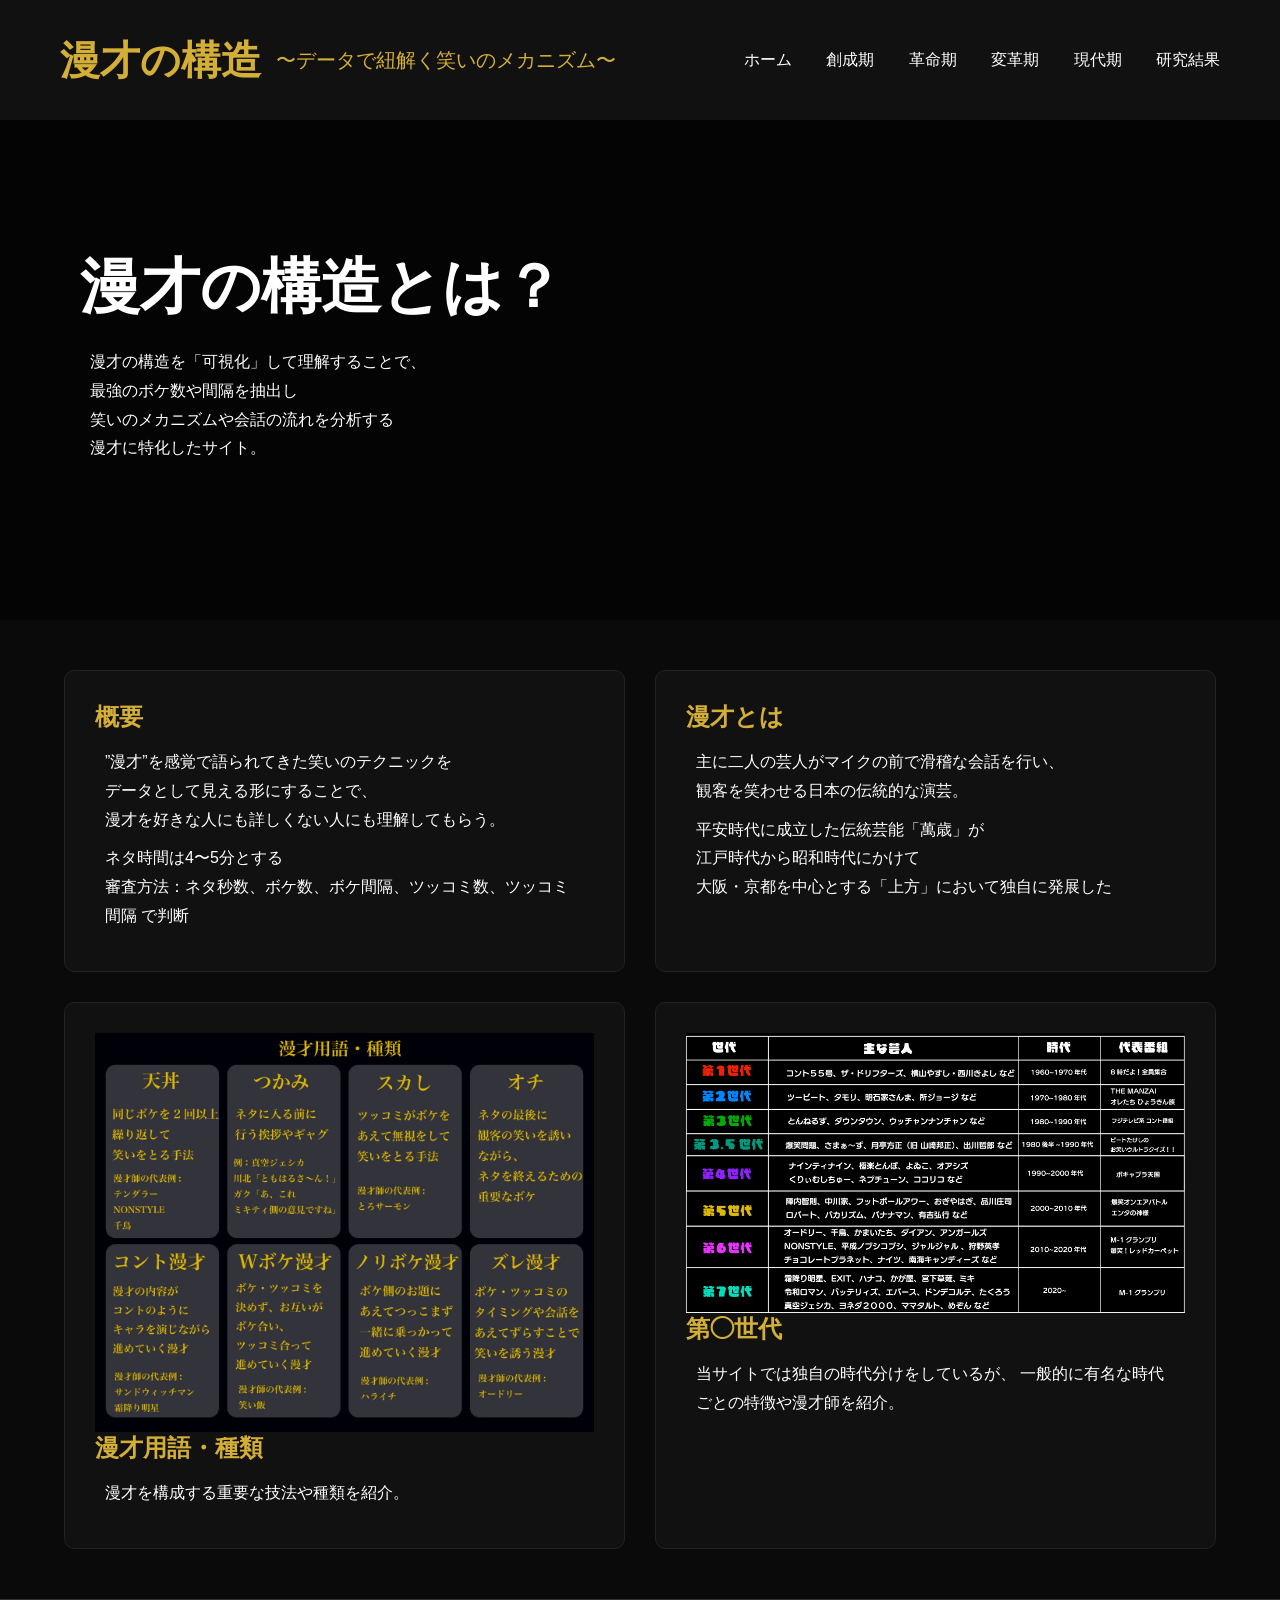
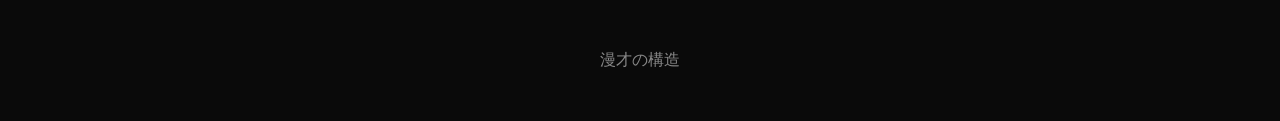
==== index.html @ e13f4c15 "Add files via upload" ====
<!DOCTYPE html>
<html lang="ja">
<head>
    <meta charset="UTF-8">
    <meta name="viewport" content="width=device-width, initial-scale=1.0">
    <title>漫才の構造</title>
    <link rel="stylesheet" href="style.css">
</head>

<body>
    <header>
        <div class="title-area">
        <h1>
            漫才の構造 
        </h1>
        <h2>
         〜データで紐解く笑いのメカニズム〜   
        </h2>
        </div>

        <nav>
            <a href="index.html">ホーム</a>
            <a href="souseiki.html">創成期</a>
            <a href="kakumeiki.html">革命期</a>
            <a href="henkakuki.html">変革期</a>
            <a href="gendaiki.html">現代期</a>
            <a href="kekka.html">研究結果</a>
        </nav>
    </header>

    <section class="hero">
        <div class="hero-text">
            <h2>漫才の構造とは？</h2>

            <p>
                漫才の構造を「可視化」して理解することで、<br>
                最強のボケ数や間隔を抽出し<br>
                笑いのメカニズムや会話の流れを分析する<br>
                漫才に特化したサイト。<br>
            </p>

        </div>
    </section>

    <main>
        <section class="card">
            <h2>概要</h2>

            <p>
                ”漫才”を感覚で語られてきた笑いのテクニックを<br>
                データとして見える形にすることで、<br>
                漫才を好きな人にも詳しくない人にも理解してもらう。<br>
            </p>

            <p>
                ネタ時間は4〜5分とする<br>
                審査方法：ネタ秒数、ボケ数、ボケ間隔、ツッコミ数、ツッコミ間隔 で判断<br>
            </p>
        </section>

        <section class="card">
            <h2>漫才とは</h2>

            <p>
                主に二人の芸人がマイクの前で滑稽な会話を行い、<br>
                観客を笑わせる日本の伝統的な演芸。<br>
            </p>

            <p>
                平安時代に成立した伝統芸能「萬歳」が<br>
                江戸時代から昭和時代にかけて<br>
                大阪・京都を中心とする「上方」において独自に発展した<br>

            </p>
        </section>

        <section class="card">
            <img src="種類.jpg" alt="漫才用語・種類" class="zoom-image">
            <h2>漫才用語・種類</h2>

            <p>
                漫才を構成する重要な技法や種類を紹介。
            </p>
        </section>

        <section class="card">
            <img src="年表.jpg" alt="年表" class="zoom-image">                                                                                                                                                                                                                                          
            <h2>第◯世代</h2>

            <p>                                                                                                                                         
                当サイトでは独自の時代分けをしているが、
                一般的に有名な時代ごとの特徴や漫才師を紹介。
            </p>
        </section>

        <div id="overlay" onclick="closeImage()">
        <img id="largeImage">
        </div>

        <script>
        function openImage(src){
        document.getElementById("largeImage").src = src;
        document.getElementById("overlay").style.display = "flex";
        }

        function closeImage(){
         document.getElementById("overlay").style.display = "none";
        }
        </script>

    </main>
    <footer>
        <p>漫才の構造</p>
    </footer>

    <div id="modal" class="modal">
        <span class="close">&times;</span>
        <img id="modal-img">
    </div>

    <script>
const modal = document.getElementById("modal");
const modalImg = document.getElementById("modal-img");
const closeBtn = document.querySelector(".close");
const images = document.querySelectorAll(".zoom-image");

images.forEach(image => {
    image.addEventListener("click", () => {
        modal.style.display = "flex";
        modalImg.src = image.src;
    });
});

closeBtn.addEventListener("click", () => {
    modal.style.display = "none";
});

modal.addEventListener("click", (e) => {
    if (e.target === modal) {
        modal.style.display = "none";
    }
});
</script>
</body>
</html>
---- style.css ----
*{
    margin:0;
    padding:0;
    box-sizing:border-box;
}

body{
    background-color:#0a0a0a;
    color:white;
    font-family:"Hiragino Sans", sans-serif;
}

header{
    display: flex;
    justify-content: space-between;
    align-items: center;
    padding: 25px 60px;
    min-height: 120px; /* 好きな高さに調整 */
    background-color: #111;
}

.title-area{
    display: flex;
    align-items: center;
    gap: 15px;         /* タイトル同士の距離 */
    margin-right: 80px; /* ナビとの距離 */
}

.zoom-image {
    cursor: pointer;
    transition: 0.3s;
}

.zoom-image:hover {
    opacity: 0.8;
}

.modal {
    display: none;
    position: fixed;
    z-index: 9999;
    left: 0;
    top: 0;
    width: 100%;
    height: 100%;
    background-color: rgba(0, 0, 0, 0.8);
    justify-content: center;
    align-items: center;
}

.modal img {
    max-width: 90%;
    max-height: 90%;
}



.close {
    position: absolute;
    top: 20px;
    right: 35px;
    color: white;
    font-size: 40px;
    font-weight: bold;
    cursor: pointer;
}

.close:hover {
    opacity: 0.7;
}

header h1{
    color:#d4af37;
    font-size:40px;
}

header h2{
    margin-top: 0;
    font-size: 20px;
    font-weight: normal;
    color: #d4af37;
}

nav a{
    color:white;
    text-decoration:none;
    margin-left:30px;
    transition:0.3s;
}

nav a:hover{
    color:#d4af37;
}

img{
    max-width:100%;
    height:auto;
    display:block;
}

/* 漫才師カルーセル */
.manzai-carousel {
    padding: 55px 16px 45px;
    text-align: center;
    background: #191919;
    color: #fff;
    overflow: hidden;
}

.carousel-label {
    color: #e7b86b;
    letter-spacing: 4px;
    font-size: 12px;
    font-weight: bold;
}

.manzai-carousel > h2 {
    margin: 10px 0;
    font-size: clamp(24px, 4vw, 36px);
}

.carousel-description,
.carousel-hint {
    color: #c7c7c7;
    font-size: 14px;
}

.carousel-stage {
    display: flex;
    align-items: center;
    justify-content: center;
    gap: 12px;
    max-width: 900px;
    margin: 30px auto 15px;
}

.carousel-track {
    display: grid;
    grid-template-columns: minmax(0, 1fr)
                           minmax(0, 2fr)
                           minmax(0, 1fr);
    align-items: center;
    gap: 14px;
    width: 100%;
    min-width: 0;
}

.carousel-card {
    min-width: 0;
    min-height: 155px;
    padding: 18px 12px;
    border: 1px solid #555;
    border-radius: 14px;
    background: #292929;
    color: #fff;
    cursor: pointer;
    overflow-wrap: anywhere;
    transition: transform .4s ease,
                opacity .4s ease,
                background .4s ease;
}

.carousel-card h3 {
    font-size: clamp(12px, 2vw, 19px);
    line-height: 1.6;
}

.carousel-card p {
    font-size: 12px;
    line-height: 1.8;
}

.carousel-card.is-side {
    opacity: .55;
    transform: scale(.86);
}

.carousel-card.is-center {
    border: 2px solid #e7b86b;
    background: #35302a;
    transform: scale(1);
    box-shadow: 0 8px 30px #0005;
}

.carousel-card.is-center .card-link {
    display: inline-block;
    margin-top: 10px;
    padding: 9px 16px;
    border-radius: 6px;
    background: #e7b86b;
    color: #191919;
    font-size: 13px;
    font-weight: bold;
}

.carousel-arrow {
    flex-shrink: 0;
    width: 38px;
    height: 45px;
    border: 1px solid #777;
    border-radius: 8px;
    background: #292929;
    color: #fff;
    font-size: 28px;
    cursor: pointer;
}

.carousel-arrow:hover {
    background: #e7b86b;
    color: #191919;
}

.carousel-counter {
    color: #e7b86b;
    font-size: 13px;
    letter-spacing: 2px;
}

.carousel-card:focus-visible,
.carousel-arrow:focus-visible {
    outline: 3px solid #e7b86b;
    outline-offset: 4px;
}

@media (max-width: 600px) {
    .manzai-carousel {
        padding: 38px 8px;
    }

    .carousel-stage {
        gap: 5px;
    }

    .carousel-track {
        gap: 5px;
    }

    .carousel-card {
        min-height: 145px;
        padding: 12px 5px;
    }

    .carousel-card.is-side {
        transform: scale(.92);
    }

    .carousel-arrow {
        width: 28px;
        height: 40px;
    }
}

@media (prefers-reduced-motion: reduce) {
    .carousel-card {
        transition: none;
    }
}


.modal {
    display: none;
    position: fixed;
    inset: 0;
    background: rgba(0,0,0,0.8);
    z-index: 9999;

    justify-content: center;
    align-items: center;
}

#modal-img {
    max-width: 85%;
    max-height: 85%;
    border-radius: 10px;
    box-shadow: 0 0 30px rgba(0,0,0,0.5);

    animation: popup 0.25s ease;
}

@keyframes popup {
    from {
        transform: scale(0.8);
        opacity: 0;
    }
    to {
        transform: scale(1);
        opacity: 1;
    }
}

.close {
    position: absolute;
    top: 20px;
    right: 30px;
    color: white;
    font-size: 40px;
    cursor: pointer;
}

.hero{
    height:500px;

    display:flex;
    align-items:center;

    padding-left:80px;

    background:
    linear-gradient(
        rgba(0,0,0,.6),
        rgba(0,0,0,.6)
    ),
    url("https://images.unsplash.com/photo-1507676184212-d03ab07a01bf");

    background-size:cover;
    background-position:center;
}

.hero h2{
    font-size:60px;
    margin-bottom:20px;
}

.hero p{
    width:500px;
    line-height:1.8;
    margin-bottom:30px;
}

button{
    background:#e60012;
    color:white;

    border:none;

    padding:15px 35px;

    font-size:16px;

    border-radius:5px;

    cursor:pointer;
}

main{
    width:90%;
    max-width:1200px;

    margin:50px auto;

    display:grid;
    grid-template-columns:repeat(2,1fr);
    gap:30px;
}

.card{
    background:#111;

    padding:30px;

    border:1px solid #222;

    border-radius:10px;

    transition:.3s;
}

.timeline{
    white-space: pre-wrap;
    line-height: 1.8;
}

.card:hover{
    transform:translateY(-5px);
    border-color:#d4af37;
}

.timeline-box {
    background: #000;
    color: white;
    border: 3px solid #ffd700;
    border-radius: 15px;
    padding: 20px;
    width: 80%;
    margin: 30px auto;
}

.timeline-box h2 {
    color: #ffd700;
    font-size: 32px;
}

table {
    width: 100%;
    border-collapse: collapse;
    margin-top: 20px;
}

p{
    margin: 10px;
}

th {
    color: #ffd700;
    border-bottom: 2px solid #ffd700;
    padding: 12px;
}

td {
    padding: 10px;
    border-bottom: 1px solid #555;
}

.boke {
    color: #ff6666;
}

.tsukkomi {
    color: #66ccff;
}

.intro {
    color: #99ff66;
}

.card h2{
    color:#d4af37;

    margin-bottom:15px;
}

.card h4 {
    margin-bottom: 15px;
}

img{
  cursor:pointer;
}

#overlay{
  display:none;
  position:fixed;
  top:0;
  left:0;
  width:100%;
  height:100%;
  background:rgba(0,0,0,0.8);
  justify-content:center;
  align-items:center;
  z-index:999;
}

#overlay img{
  max-width:90%;
  max-height:90%;
  border-radius:10px;
}

.card p{
    line-height:1.8;
}



footer{
    text-align:center;

    padding:40px;

    border-top:1px solid #333;

    color:#888;
}

.graph{
    display:flex;
    align-items:flex-end;
    gap:20px;
    height:250px;
    border-left:2px solid #ffd700;
    border-bottom:2px solid #ffd700;
    padding:20px;
    margin-bottom:50px;
}

.item{
    text-align:center;
}

.bar{
    width:60px;
    background:#ffd700;
    color:#000;
    display:flex;
    justify-content:center;
    align-items:flex-end;
    font-weight:bold;
}

.item p{
    color:white;
    margin-top:10px;
}

.carousel-back {
    display: block;
    margin: 20px auto 0;
    padding: 12px 22px;
    border: 1px solid #e7b86b;
    border-radius: 8px;
    background: transparent;
    color: #e7b86b;
    cursor: pointer;
}

.carousel-back[hidden] {
    display: none;
}

main .card[hidden] {
    display: none !important;
}

.comedian-card{
    min-width: 300px;
    text-align:center;
    padding: 40px 20px;
}

.comedian-card-card h2{
    font-size: 36px;
    font-weight: bold;
    color: #ffffff;
    white-space:nowrap;
    margin-bottom: 10px;
}

.comedian-card p {
    font-size: 14px;
    color: #f5c542;
    letter-spacing: 3px;
}

* コント師の選択画面を中央に配置 */
.manzai-carousel {
    text-align: center;
}

.manzai-carousel .carousel-stage {
    width: 100%;
    margin-left: auto;
    margin-right: auto;
}

.manzai-carousel .carousel-track {
    display: flex;
    justify-content: center;
    align-items: center;
}
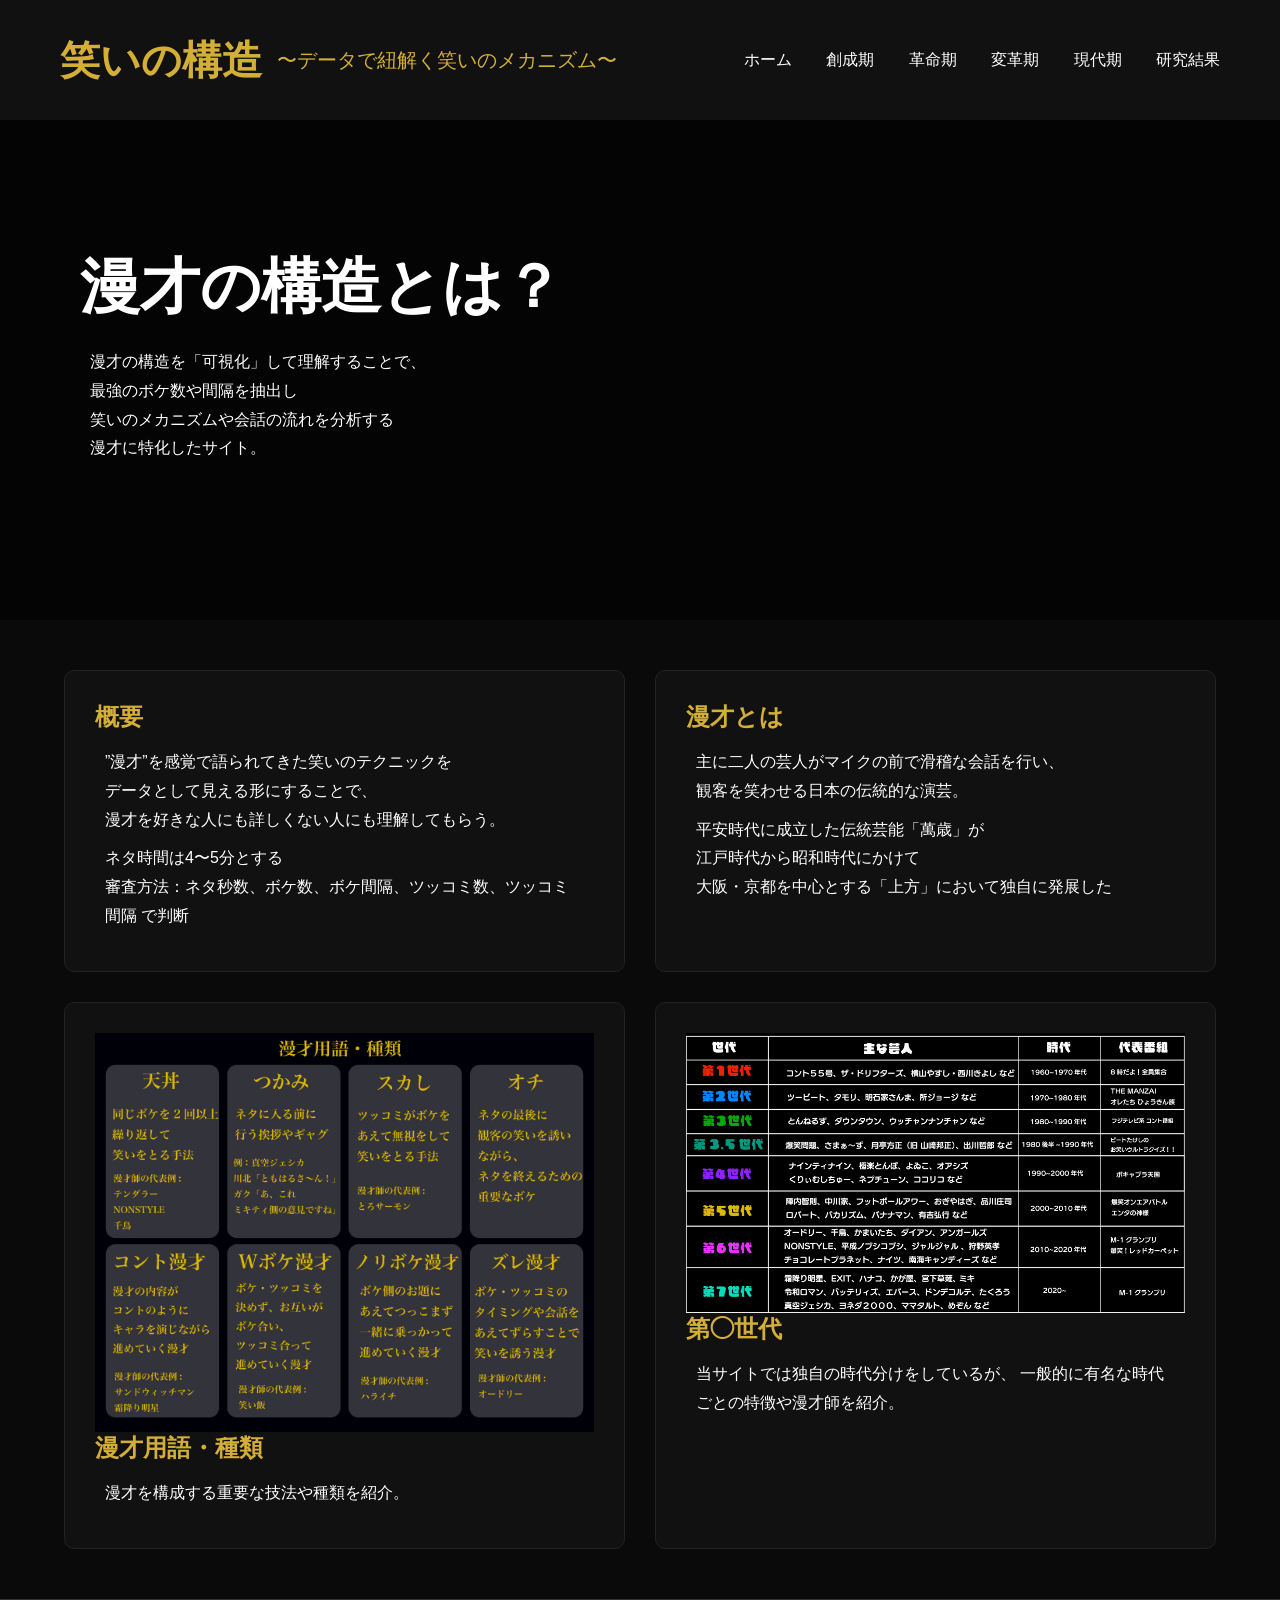
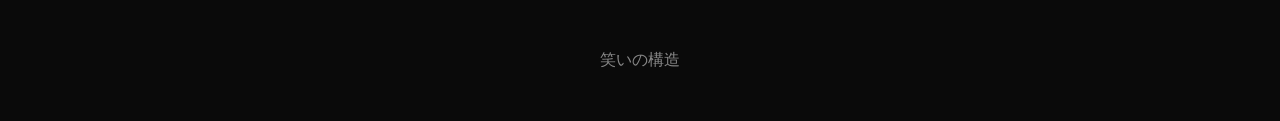
==== commit 2db1c117: "Add files via upload" ====
--- a/index.html
+++ b/index.html
@@ -3,7 +3,7 @@
 <head>
     <meta charset="UTF-8">
     <meta name="viewport" content="width=device-width, initial-scale=1.0">
-    <title>漫才の構造</title>
+    <title>笑いの構造</title>
     <link rel="stylesheet" href="style.css">
 </head>
 
@@ -11,7 +11,7 @@
     <header>
         <div class="title-area">
         <h1>
-            漫才の構造 
+            笑いの構造 
         </h1>
         <h2>
          〜データで紐解く笑いのメカニズム〜   
@@ -110,7 +110,7 @@
 
     </main>
     <footer>
-        <p>漫才の構造</p>
+        <p>笑いの構造</p>
     </footer>
 
     <div id="modal" class="modal">
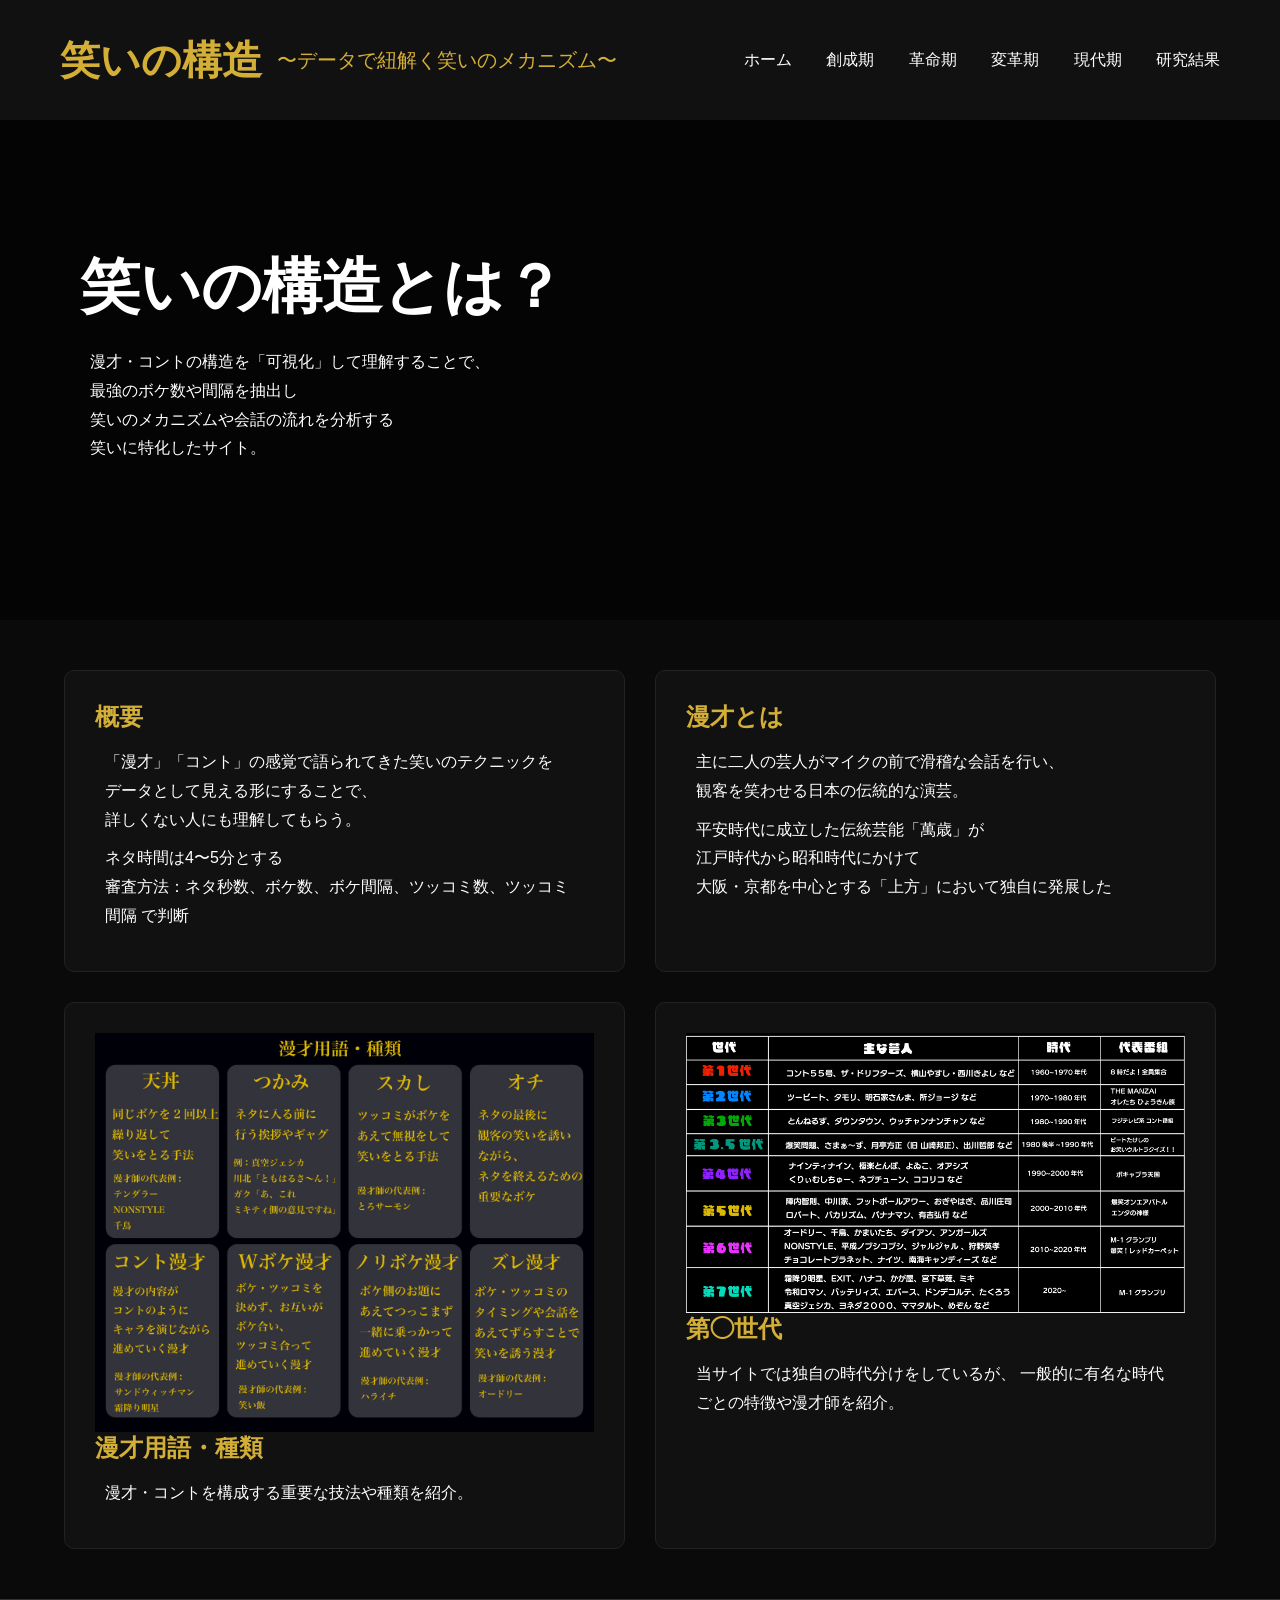
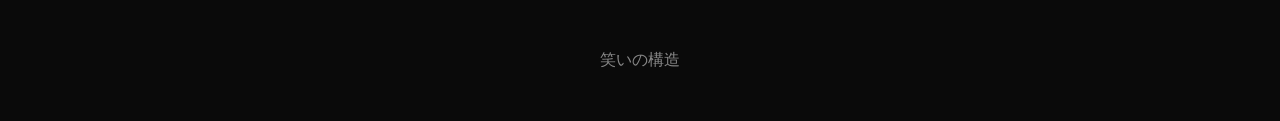
==== commit d3d55fef: "Add files via upload" ====
--- a/index.html
+++ b/index.html
@@ -30,13 +30,13 @@
 
     <section class="hero">
         <div class="hero-text">
-            <h2>漫才の構造とは？</h2>
+            <h2>笑いの構造とは？</h2>
 
             <p>
-                漫才の構造を「可視化」して理解することで、<br>
+                漫才・コントの構造を「可視化」して理解することで、<br>
                 最強のボケ数や間隔を抽出し<br>
                 笑いのメカニズムや会話の流れを分析する<br>
-                漫才に特化したサイト。<br>
+                笑いに特化したサイト。<br>
             </p>
 
         </div>
@@ -47,9 +47,9 @@
             <h2>概要</h2>
 
             <p>
-                ”漫才”を感覚で語られてきた笑いのテクニックを<br>
+                「漫才」「コント」の感覚で語られてきた笑いのテクニックを<br>
                 データとして見える形にすることで、<br>
-                漫才を好きな人にも詳しくない人にも理解してもらう。<br>
+                詳しくない人にも理解してもらう。<br>
             </p>
 
             <p>
@@ -79,7 +79,7 @@
             <h2>漫才用語・種類</h2>
 
             <p>
-                漫才を構成する重要な技法や種類を紹介。
+                漫才・コントを構成する重要な技法や種類を紹介。
             </p>
         </section>
 
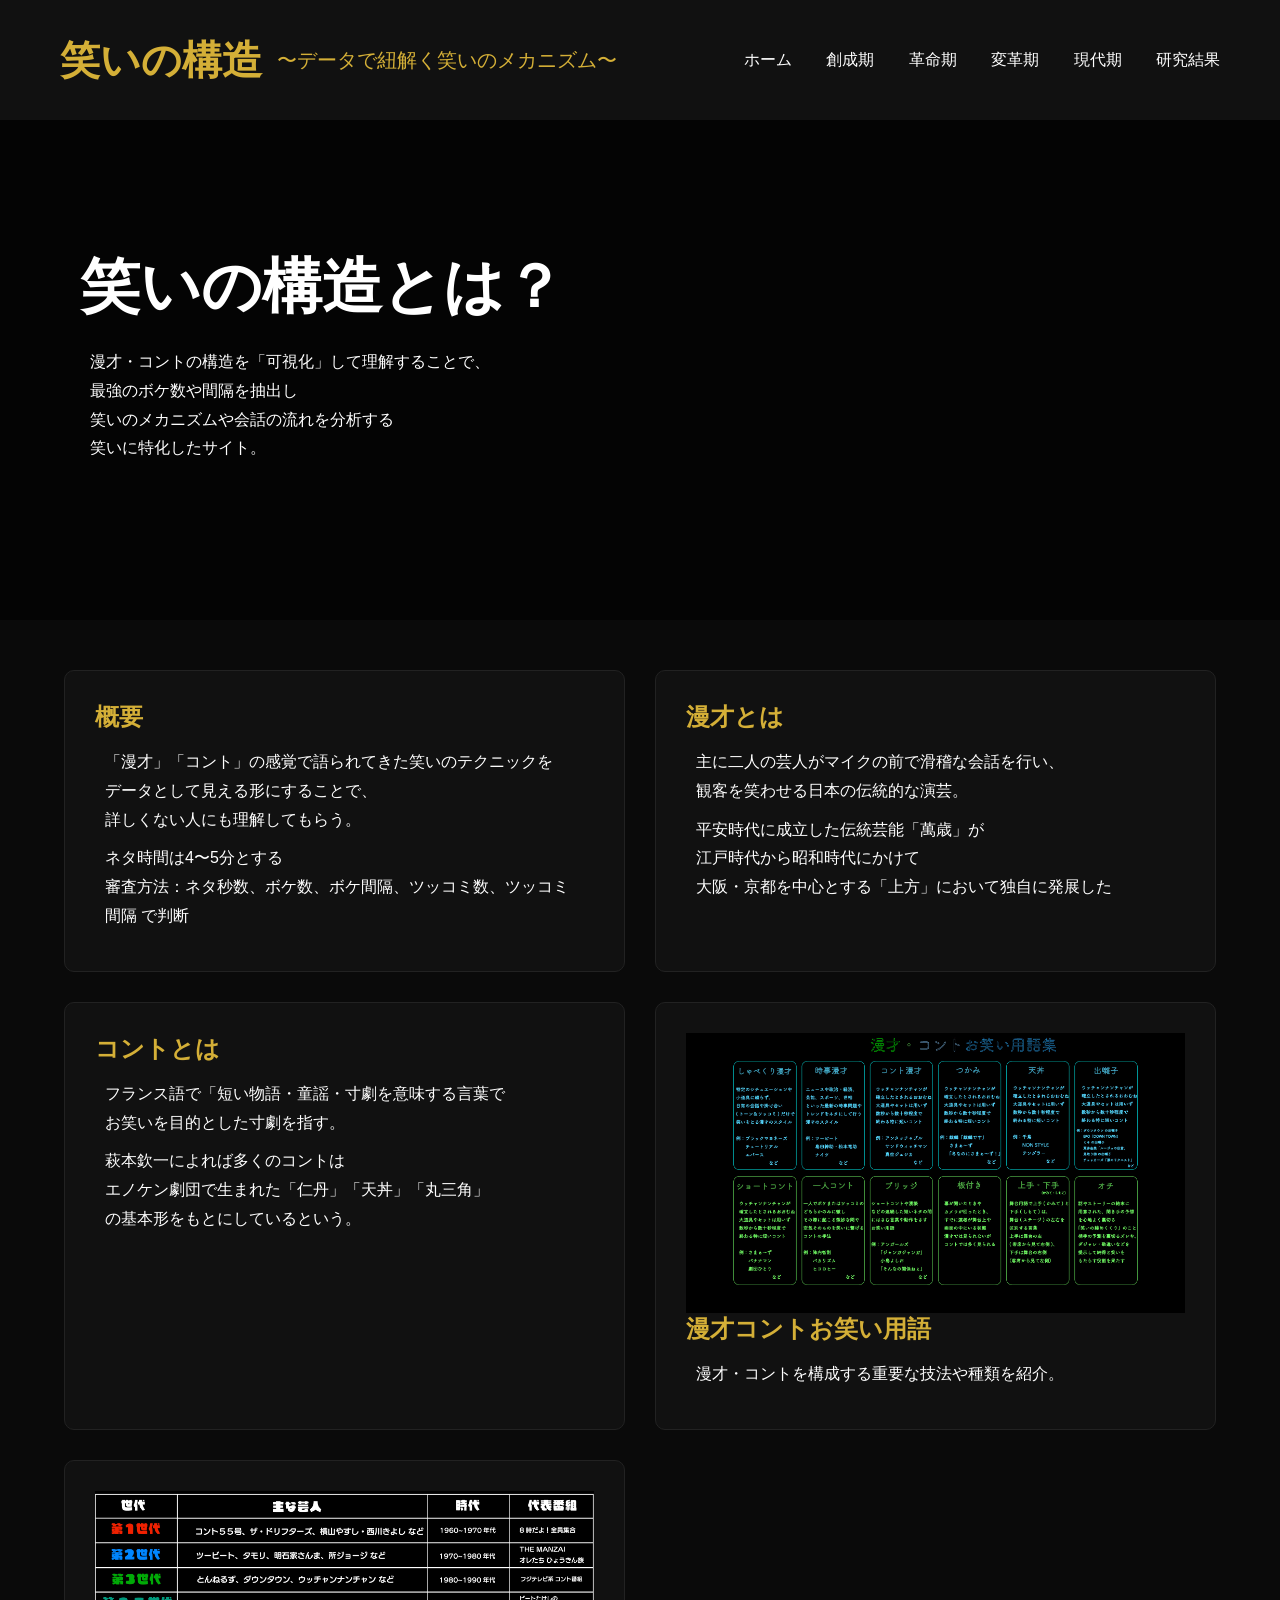
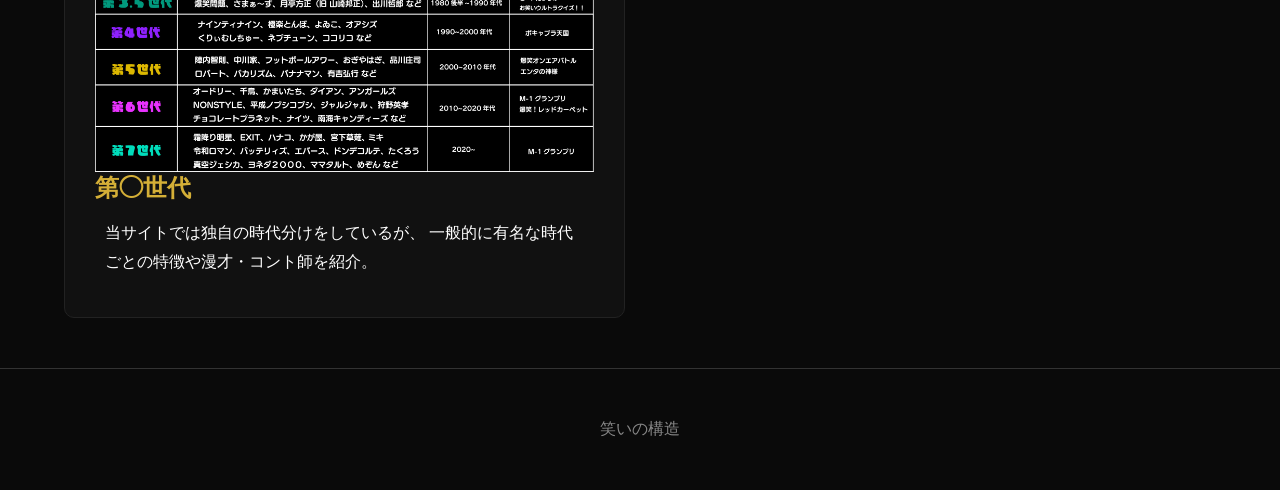
==== commit b9243930: "Add files via upload" ====
--- a/index.html
+++ b/index.html
@@ -75,8 +75,24 @@
         </section>
 
         <section class="card">
-            <img src="種類.jpg" alt="漫才用語・種類" class="zoom-image">
-            <h2>漫才用語・種類</h2>
+        <h2>コントとは</h2>
+
+            <p>
+                フランス語で「短い物語・童謡・寸劇を意味する言葉で<br>
+                お笑いを目的とした寸劇を指す。<br>
+            </p>
+
+            <p>
+                萩本欽一によれば多くのコントは<br>
+                エノケン劇団で生まれた「仁丹」「天丼」「丸三角」<br>
+                の基本形をもとにしているという。<br>
+
+            </p>
+            </section>
+
+        <section class="card">
+            <img src="用語.jpg" alt="漫才用語・種類" class="zoom-image">
+            <h2>漫才コントお笑い用語</h2>
 
             <p>
                 漫才・コントを構成する重要な技法や種類を紹介。
@@ -89,7 +105,7 @@
 
             <p>                                                                                                                                         
                 当サイトでは独自の時代分けをしているが、
-                一般的に有名な時代ごとの特徴や漫才師を紹介。
+                一般的に有名な時代ごとの特徴や漫才・コント師を紹介。
             </p>
         </section>
 
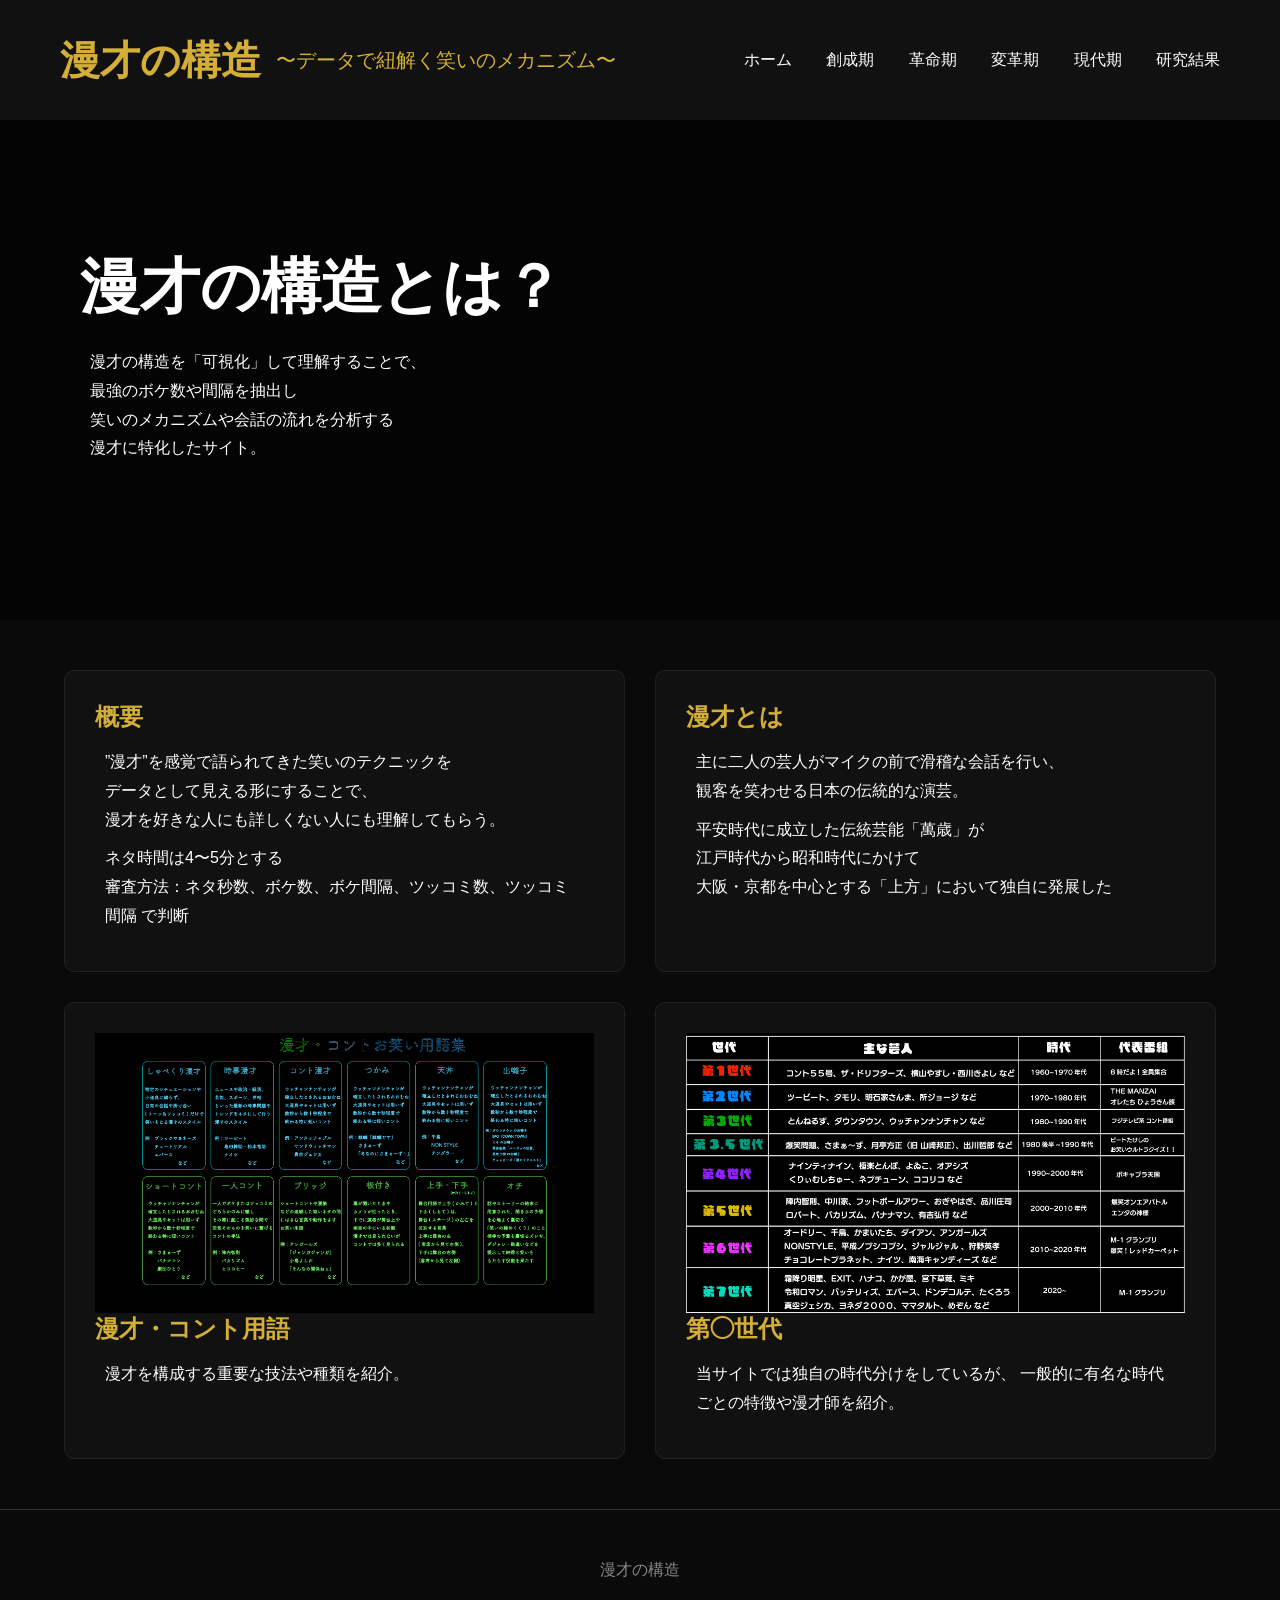
==== commit 1c0ec5da: "Add files via upload" ====
--- a/index.html
+++ b/index.html
@@ -3,7 +3,7 @@
 <head>
     <meta charset="UTF-8">
     <meta name="viewport" content="width=device-width, initial-scale=1.0">
-    <title>笑いの構造</title>
+    <title>漫才の構造</title>
     <link rel="stylesheet" href="style.css">
 </head>
 
@@ -11,7 +11,7 @@
     <header>
         <div class="title-area">
         <h1>
-            笑いの構造 
+            漫才の構造 
         </h1>
         <h2>
          〜データで紐解く笑いのメカニズム〜   
@@ -30,13 +30,13 @@
 
     <section class="hero">
         <div class="hero-text">
-            <h2>笑いの構造とは？</h2>
+            <h2>漫才の構造とは？</h2>
 
             <p>
-                漫才・コントの構造を「可視化」して理解することで、<br>
+                漫才の構造を「可視化」して理解することで、<br>
                 最強のボケ数や間隔を抽出し<br>
                 笑いのメカニズムや会話の流れを分析する<br>
-                笑いに特化したサイト。<br>
+                漫才に特化したサイト。<br>
             </p>
 
         </div>
@@ -47,9 +47,9 @@
             <h2>概要</h2>
 
             <p>
-                「漫才」「コント」の感覚で語られてきた笑いのテクニックを<br>
+                ”漫才”を感覚で語られてきた笑いのテクニックを<br>
                 データとして見える形にすることで、<br>
-                詳しくない人にも理解してもらう。<br>
+                漫才を好きな人にも詳しくない人にも理解してもらう。<br>
             </p>
 
             <p>
@@ -75,27 +75,11 @@
         </section>
 
         <section class="card">
-        <h2>コントとは</h2>
+            <img src="用語.jpg" alt="漫才・コント用語" class="zoom-image">
+            <h2>漫才・コント用語</h2>
 
             <p>
-                フランス語で「短い物語・童謡・寸劇を意味する言葉で<br>
-                お笑いを目的とした寸劇を指す。<br>
-            </p>
-
-            <p>
-                萩本欽一によれば多くのコントは<br>
-                エノケン劇団で生まれた「仁丹」「天丼」「丸三角」<br>
-                の基本形をもとにしているという。<br>
-
-            </p>
-            </section>
-
-        <section class="card">
-            <img src="用語.jpg" alt="漫才用語・種類" class="zoom-image">
-            <h2>漫才コントお笑い用語</h2>
-
-            <p>
-                漫才・コントを構成する重要な技法や種類を紹介。
+                漫才を構成する重要な技法や種類を紹介。
             </p>
         </section>
 
@@ -105,7 +89,7 @@
 
             <p>                                                                                                                                         
                 当サイトでは独自の時代分けをしているが、
-                一般的に有名な時代ごとの特徴や漫才・コント師を紹介。
+                一般的に有名な時代ごとの特徴や漫才師を紹介。
             </p>
         </section>
 
@@ -126,7 +110,7 @@
 
     </main>
     <footer>
-        <p>笑いの構造</p>
+        <p>漫才の構造</p>
     </footer>
 
     <div id="modal" class="modal">
--- a/style.css
+++ b/style.css
@@ -256,6 +256,44 @@
     }
 }
 
+.slider-container {
+    width: 100%;
+    height: 300px;
+    overflow: hidden;
+}
+
+.image-container {
+    display: flex;
+    width: 300%;
+    height: 100%;
+    animation: slide 9s infinite;
+}
+
+.slider-image {
+    width: 33.333%;
+    height: 100%;
+    object-fit: contain;
+    flex-shrink: 0;
+}
+
+@keyframes slide {
+    0%, 30% {
+        transform: translateX(0);
+    }
+
+    33%, 63% {
+        transform: translateX(-33.333%);
+    }
+
+    66%, 96% {
+        transform: translateX(-66.666%);
+    }
+
+    100% {
+        transform: translateX(0);
+    }
+}
+
 
 .modal {
     display: none;
@@ -520,40 +558,3 @@
 main .card[hidden] {
     display: none !important;
 }
-
-.comedian-card{
-    min-width: 300px;
-    text-align:center;
-    padding: 40px 20px;
-}
-
-.comedian-card-card h2{
-    font-size: 36px;
-    font-weight: bold;
-    color: #ffffff;
-    white-space:nowrap;
-    margin-bottom: 10px;
-}
-
-.comedian-card p {
-    font-size: 14px;
-    color: #f5c542;
-    letter-spacing: 3px;
-}
-
-* コント師の選択画面を中央に配置 */
-.manzai-carousel {
-    text-align: center;
-}
-
-.manzai-carousel .carousel-stage {
-    width: 100%;
-    margin-left: auto;
-    margin-right: auto;
-}
-
-.manzai-carousel .carousel-track {
-    display: flex;
-    justify-content: center;
-    align-items: center;
-}
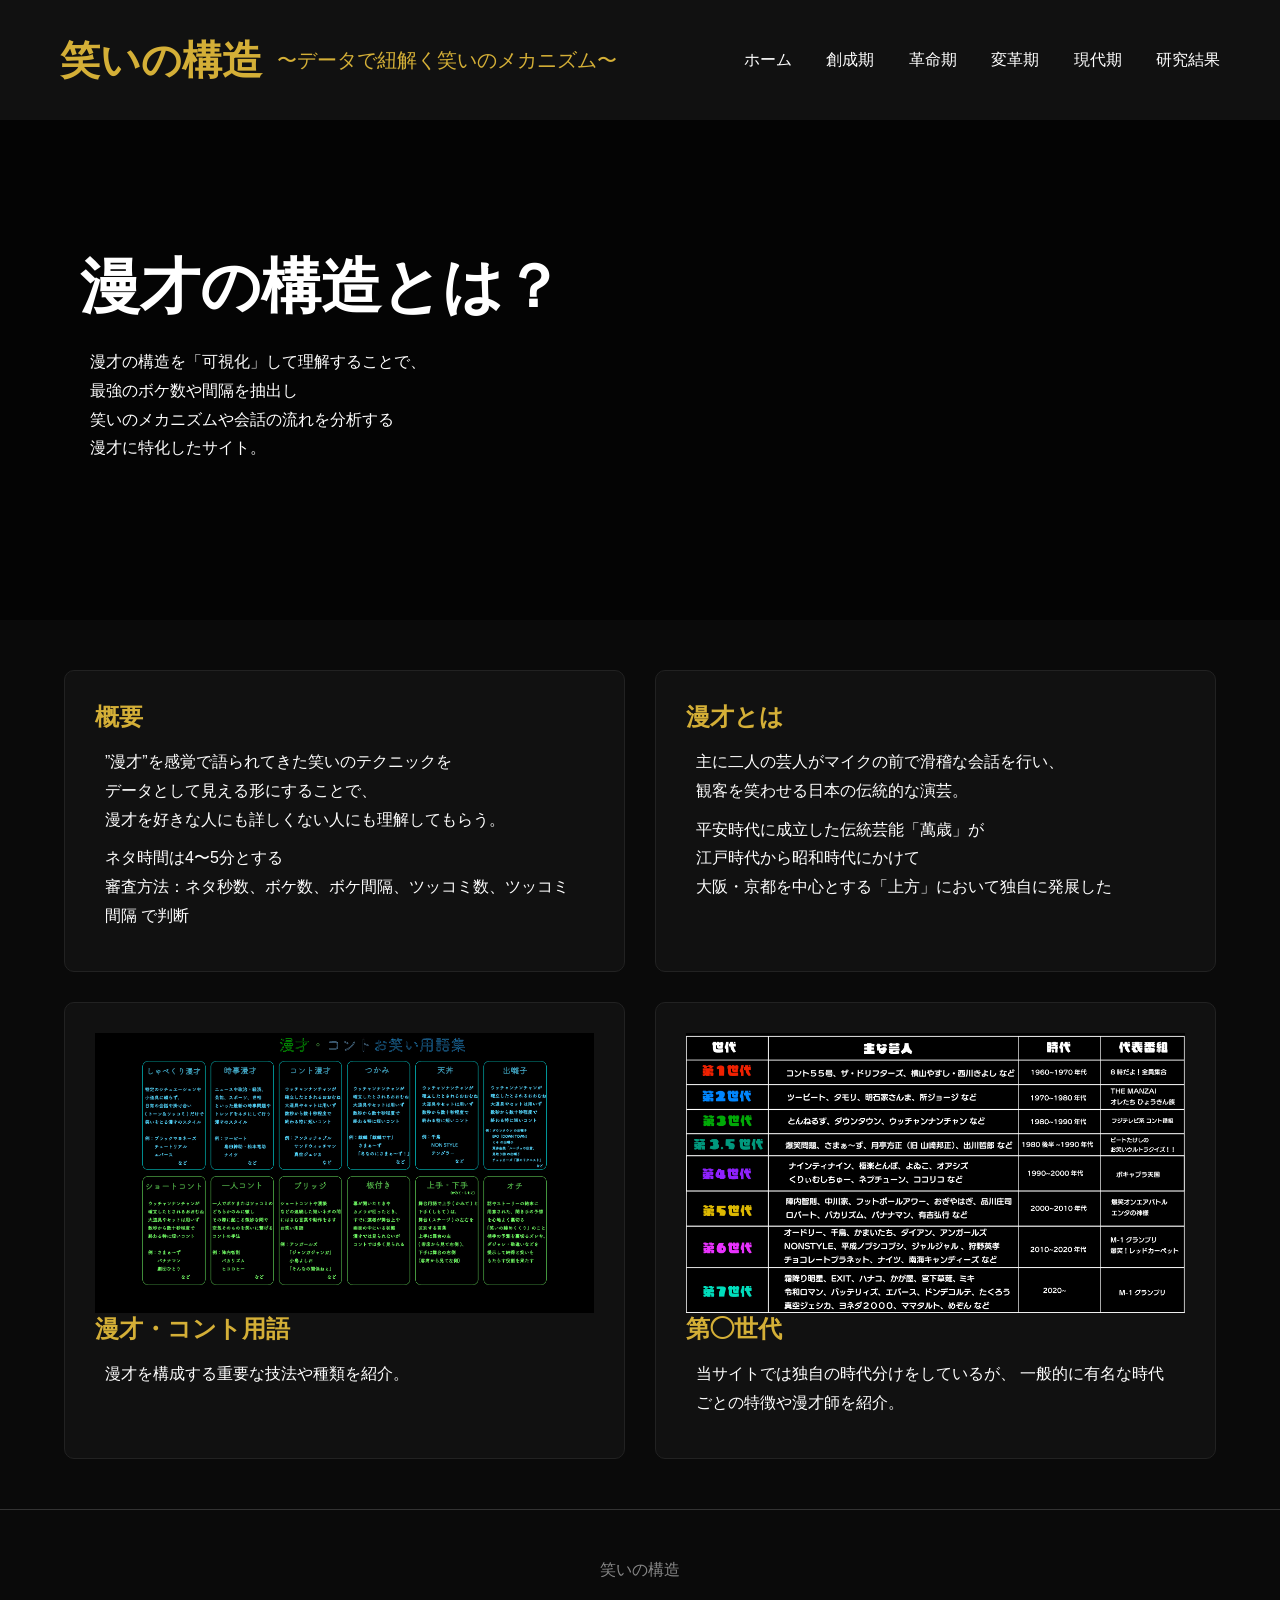
==== commit 87c8c476: "Add files via upload" ====
--- a/index.html
+++ b/index.html
@@ -3,7 +3,7 @@
 <head>
     <meta charset="UTF-8">
     <meta name="viewport" content="width=device-width, initial-scale=1.0">
-    <title>漫才の構造</title>
+    <title>笑いの構造</title>
     <link rel="stylesheet" href="style.css">
 </head>
 
@@ -11,7 +11,7 @@
     <header>
         <div class="title-area">
         <h1>
-            漫才の構造 
+            笑いの構造 
         </h1>
         <h2>
          〜データで紐解く笑いのメカニズム〜   
@@ -110,7 +110,7 @@
 
     </main>
     <footer>
-        <p>漫才の構造</p>
+        <p>笑いの構造</p>
     </footer>
 
     <div id="modal" class="modal">
